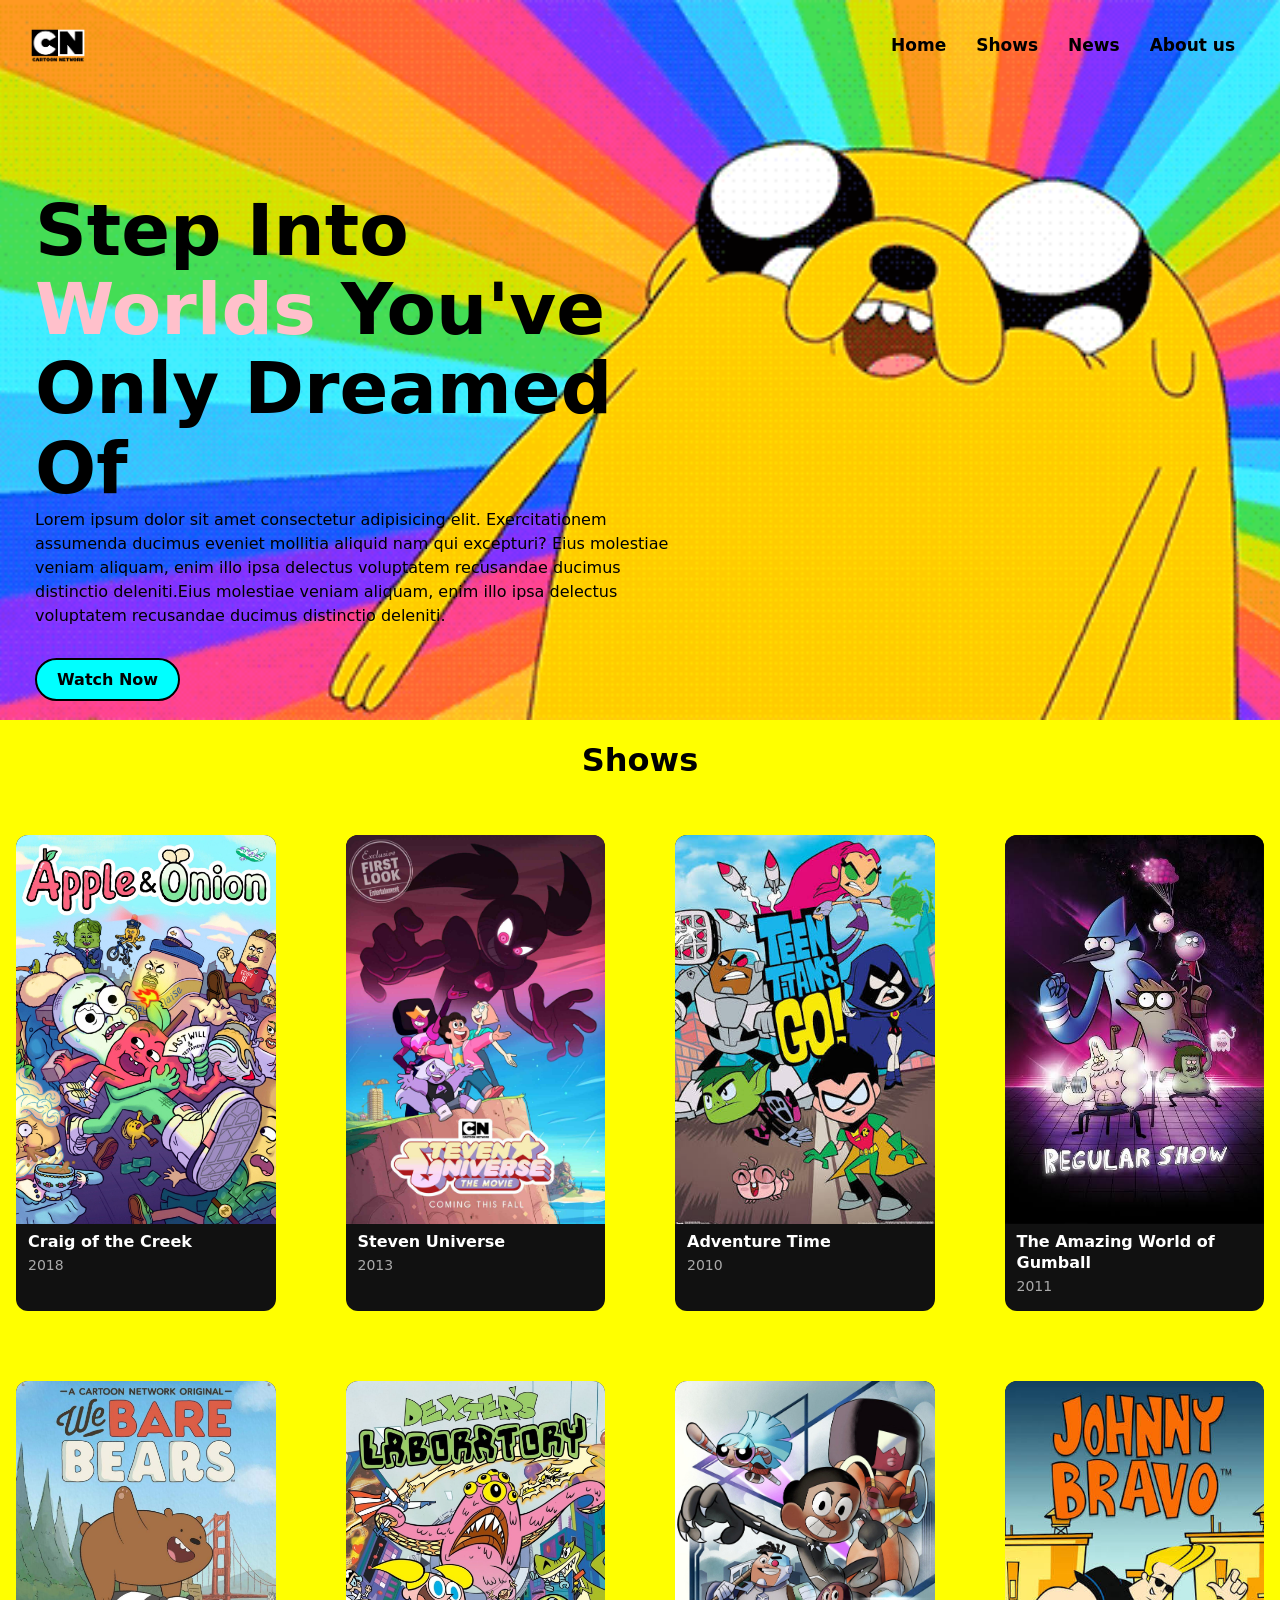
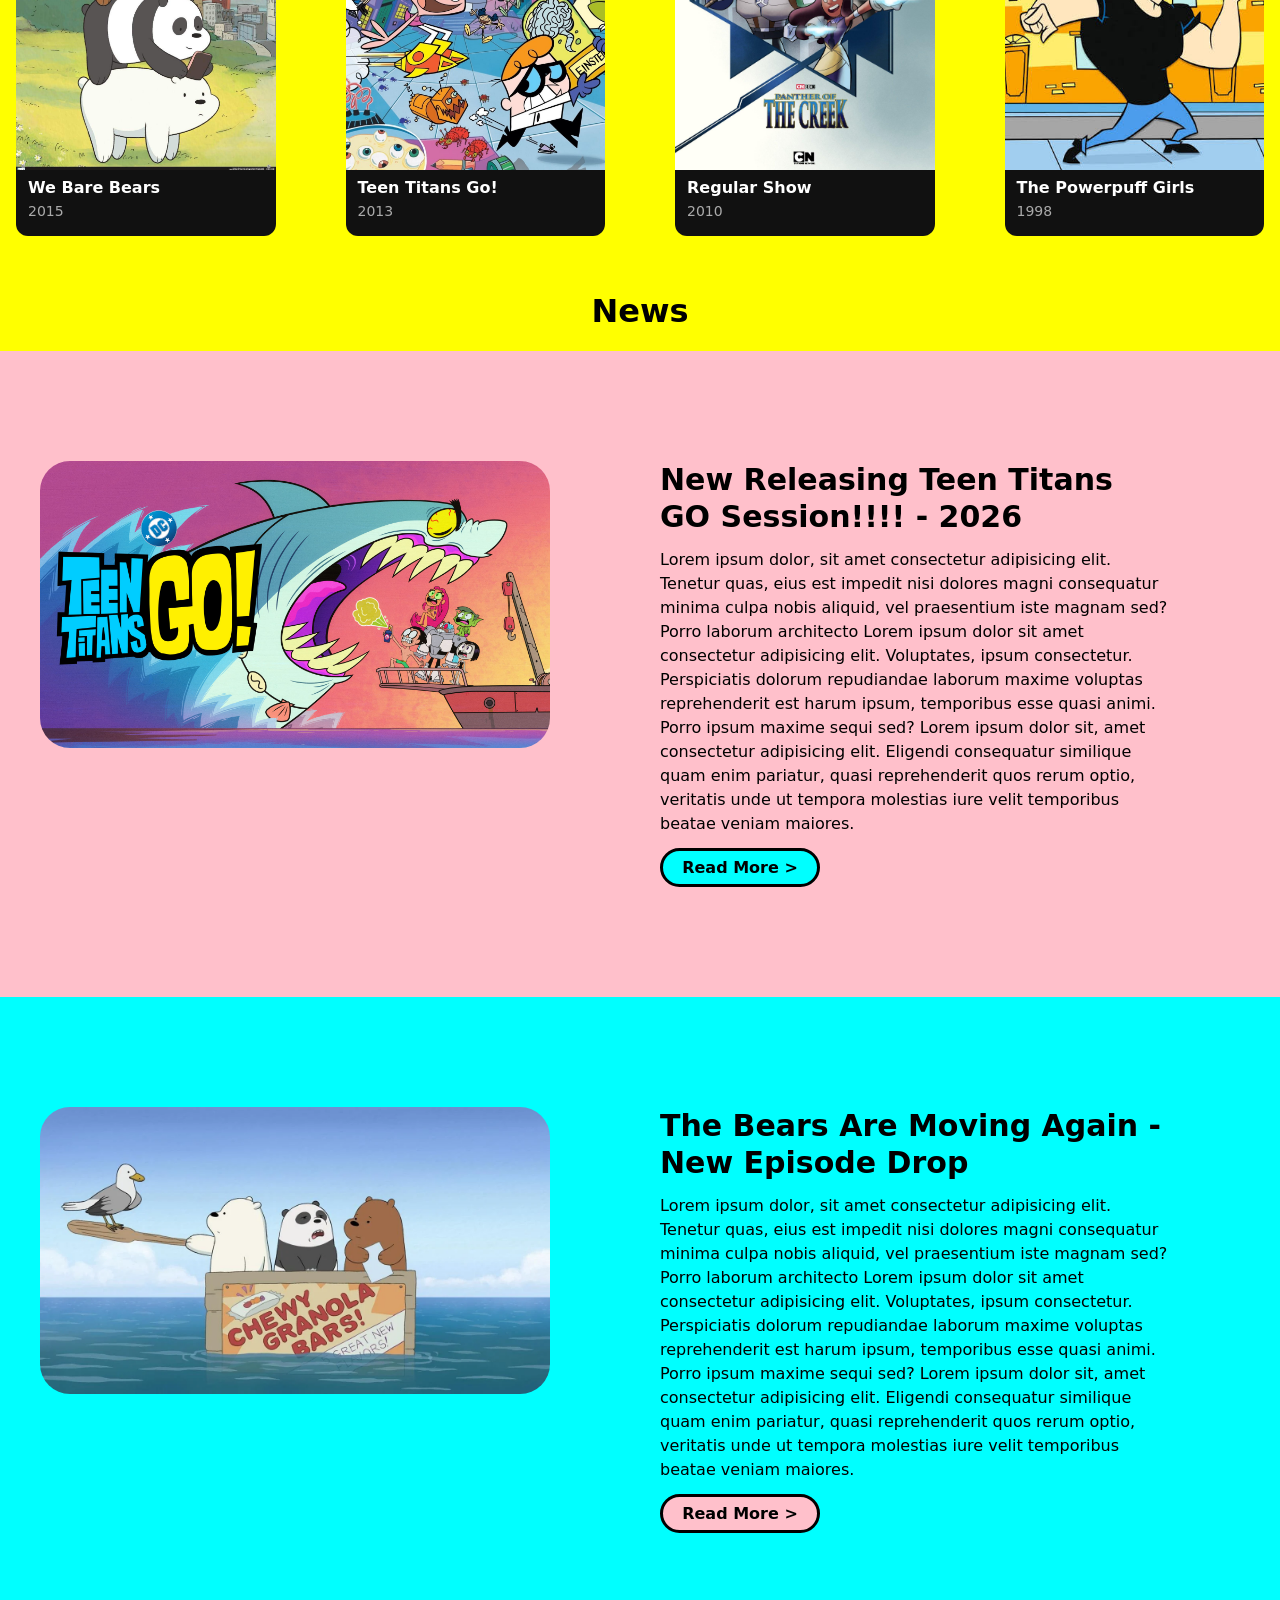
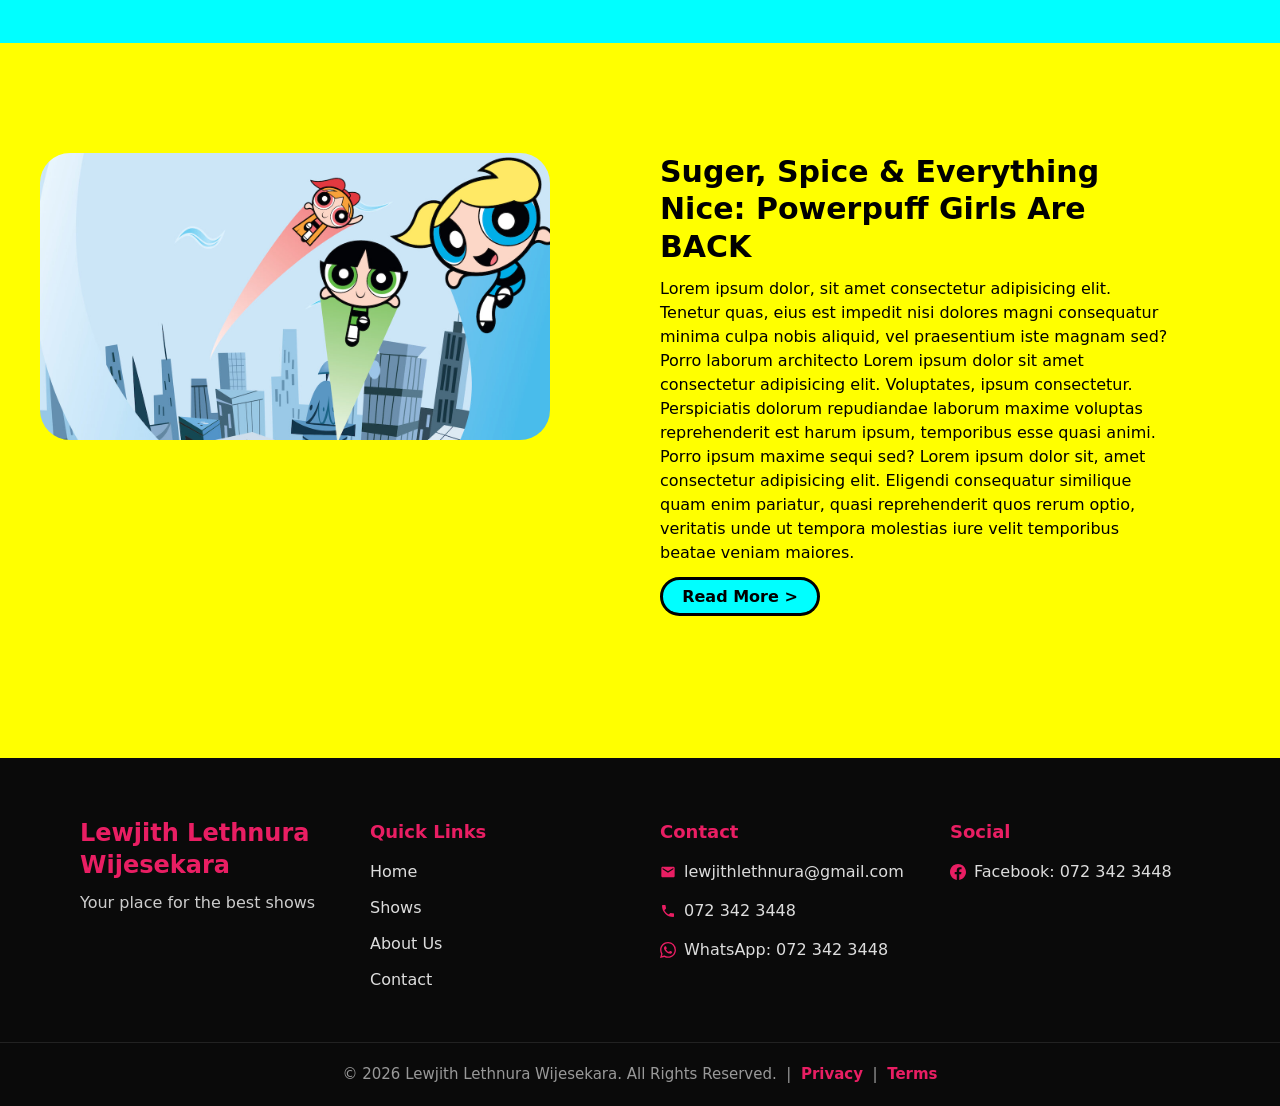
==== index.html @ 59909e74 "first upload" ====
<!DOCTYPE html>
<html lang="en">
<head>
    <meta charset="UTF-8">
    <meta name="viewport" content="width=device-width, initial-scale=1.0">
    <title>CartoonNetwork</title>
    <link rel="stylesheet" href="style.css">
</head>
<body>

    <!-- ================= HERO + NAVIGATION ================= -->
    <section id="herosection">
        <nav id="navbar">
            <div id="logo">
                <img src="pngwing.com.png" alt="cartoonnetworklogo">
            </div>
            <div class="pages">
                <ul>
                    <li><a href="#Home">Home</a></li>
                    <li><a href="#Shows">Shows</a></li>
                    <li><a href="#News">News</a></li>
                    <li><a href="#About-us">About us</a></li>
                </ul>
            </div>
        </nav>

        <div id="hero-section">
            <h1 id="herosectionheading">Step Into <span id="pink">Worlds</span> You've Only Dreamed Of</h1>
            <p id="headingp">Lorem ipsum dolor sit amet consectetur adipisicing elit. Exercitationem assumenda ducimus eveniet mollitia aliquid nam qui excepturi? Eius molestiae veniam aliquam, enim illo ipsa delectus voluptatem recusandae ducimus distinctio deleniti.Eius molestiae veniam aliquam, enim illo ipsa delectus voluptatem recusandae ducimus distinctio deleniti.</p>
            <button id="herobutton"><a href="#Shows">Watch Now</a></button>
        </div>
    </section>

    <!-- ================= SHOWS ================= -->
    <section id="ShowsSection">
        <h1 class="section-heading">Shows</h1>

        <!-- Responsive grid: 4 posters per row on desktop,
             3 on tablet/mobile, 2 on phones <= 390px.
             Each card = poster <img> + Name/Year info below. -->
        <div id="showgrid">
            <article class="showcard">
                <a class="poster-link" href="https://www.imdb.com/title/tt8019790/" aria-label="Watch Craig of the Creek">
                    <img class="poster-img" src="dtCfVYJUJrHnQzrO426hZbYHhXK.webp" alt="Craig of the Creek poster">
                </a>
                <div class="show-info">
                    <h3 class="show-name">Craig of the Creek</h3>
                    <p class="show-year">2018</p>
                </div>
            </article>

            <article class="showcard">
                <a class="poster-link" href="#Shows" aria-label="Watch Steven Universe">
                    <img class="poster-img" src="steven-universe-2000-e48852e42fb34845a1d47c77725b6877.jpg" alt="Steven Universe poster">
                </a>
                <div class="show-info">
                    <h3 class="show-name">Steven Universe</h3>
                    <p class="show-year">2013</p>
                </div>
            </article>

            <article class="showcard">
                <a class="poster-link" href="#Shows" aria-label="Watch Adventure Time">
                    <img class="poster-img" src="images.jfif" alt="Adventure Time poster">
                </a>
                <div class="show-info">
                    <h3 class="show-name">Adventure Time</h3>
                    <p class="show-year">2010</p>
                </div>
            </article>

            <article class="showcard">
                <a class="poster-link" href="#Shows" aria-label="Watch The Amazing World of Gumball">
                    <img class="poster-img" src="images%20%281%29.jfif" alt="The Amazing World of Gumball poster">
                </a>
                <div class="show-info">
                    <h3 class="show-name">The Amazing World of Gumball</h3>
                    <p class="show-year">2011</p>
                </div>
            </article>

            <article class="showcard">
                <a class="poster-link" href="#Shows" aria-label="Watch We Bare Bears">
                    <img class="poster-img" src="71I0Tw4rOsL.jpg" alt="We Bare Bears poster">
                </a>
                <div class="show-info">
                    <h3 class="show-name">We Bare Bears</h3>
                    <p class="show-year">2015</p>
                </div>
            </article>

            <article class="showcard">
                <a class="poster-link" href="#Shows" aria-label="Watch Teen Titans Go!">
                    <img class="poster-img" src="67.jfif" alt="Teen Titans Go! poster">
                </a>
                <div class="show-info">
                    <h3 class="show-name">Teen Titans Go!</h3>
                    <p class="show-year">2013</p>
                </div>
            </article>

            <article class="showcard">
                <a class="poster-link" href="#Shows" aria-label="Watch Regular Show">
                    <img class="poster-img" src="MV5BNjJiNGYxNzgtMjMwNi00ZGNmLWJiOWItMmEzZWEyZGQ4M2Q2XkEyXkFqcGc@._V1_.jpg" alt="Regular Show poster">
                </a>
                <div class="show-info">
                    <h3 class="show-name">Regular Show</h3>
                    <p class="show-year">2010</p>
                </div>
            </article>

            <article class="showcard">
                <a class="poster-link" href="#Shows" aria-label="Watch The Powerpuff Girls">
                    <img class="poster-img" src="images%20%283%29.jfif" alt="The Powerpuff Girls poster">
                </a>
                <div class="show-info">
                    <h3 class="show-name">The Powerpuff Girls</h3>
                    <p class="show-year">1998</p>
                </div>
            </article>
        </div>
    </section>

    <!-- ================= NEWS ================= -->
    <section id="NewSection">
        <h1 class="section-heading">News</h1>

        <div class="newscard1">
            <div class="img-box"><img class="newsimg1" src="9c19e69c-7636-46ba-8420-63ed0086d058.avif" alt="teentitansgonewsimg"></div>
            <div class="text-box1">
                <h3 class="cardhadding">New Releasing Teen Titans GO Session!!!! - 2026</h3>
                <p>Lorem ipsum dolor, sit amet consectetur adipisicing elit. Tenetur quas, eius est impedit nisi dolores magni consequatur minima culpa nobis aliquid, vel praesentium iste magnam sed? Porro laborum architecto Lorem ipsum dolor sit amet consectetur adipisicing elit. Voluptates, ipsum consectetur. Perspiciatis dolorum repudiandae laborum maxime voluptas reprehenderit est harum ipsum, temporibus esse quasi animi. Porro ipsum maxime sequi sed? Lorem ipsum dolor sit, amet consectetur adipisicing elit. Eligendi consequatur similique quam enim pariatur, quasi reprehenderit quos rerum optio, veritatis unde ut tempora molestias iure velit temporibus beatae veniam maiores.</p>
                <button class="newsbutton1"><a href="#read">Read More <span>></span></a></button>
            </div>
        </div>

        <div class="newscard2">
            <div class="img-box"><img class="newsimg1" src="1030460-webarebearsseason2episode37still.webp" alt="webearbearnewsimg"></div>
            <div class="text-box2">
                <h3 class="cardhadding">The Bears Are Moving Again - New Episode Drop</h3>
                <p>Lorem ipsum dolor, sit amet consectetur adipisicing elit. Tenetur quas, eius est impedit nisi dolores magni consequatur minima culpa nobis aliquid, vel praesentium iste magnam sed? Porro laborum architecto Lorem ipsum dolor sit amet consectetur adipisicing elit. Voluptates, ipsum consectetur. Perspiciatis dolorum repudiandae laborum maxime voluptas reprehenderit est harum ipsum, temporibus esse quasi animi. Porro ipsum maxime sequi sed? Lorem ipsum dolor sit, amet consectetur adipisicing elit. Eligendi consequatur similique quam enim pariatur, quasi reprehenderit quos rerum optio, veritatis unde ut tempora molestias iure velit temporibus beatae veniam maiores.</p>
                <button class="newsbutton2"><a href="#read">Read More <span>></span></a></button>
            </div>
        </div>

        <div class="newscard3">
            <div class="img-box"><img class="newsimg1" src="AAAABep9ReF3qE7I0Cqd7pqB9vZMojRO_XHrjJC0-2RszHL0ebWUVpNnP5Jugxp_622XZYiu024L4qpg5xRW4fmzV0qYrPVL0PC1oXKb.jpg" alt="3powerfullgirlsnews"></div>
            <div class="text-box3">
                <h3 class="cardhadding">Suger, Spice & Everything Nice: Powerpuff Girls Are BACK</h3>
                <p>Lorem ipsum dolor, sit amet consectetur adipisicing elit. Tenetur quas, eius est impedit nisi dolores magni consequatur minima culpa nobis aliquid, vel praesentium iste magnam sed? Porro laborum architecto Lorem ipsum dolor sit amet consectetur adipisicing elit. Voluptates, ipsum consectetur. Perspiciatis dolorum repudiandae laborum maxime voluptas reprehenderit est harum ipsum, temporibus esse quasi animi. Porro ipsum maxime sequi sed? Lorem ipsum dolor sit, amet consectetur adipisicing elit. Eligendi consequatur similique quam enim pariatur, quasi reprehenderit quos rerum optio, veritatis unde ut tempora molestias iure velit temporibus beatae veniam maiores.</p>
                <button class="newsbutton3"><a href="#read">Read More <span>></span></a></button>
            </div>
        </div>
    </section>

    <!-- ================= FOOTER ================= -->
    <footer id="site-footer">
        <div class="footer-container">

            <!-- Column 1: About -->
            <div class="footer-col footer-about">
                <h3 class="footer-brand">Lewjith Lethnura Wijesekara</h3>
                <p class="footer-tagline">Your place for the best shows</p>
            </div>

            <!-- Column 2: Quick Links -->
            <div class="footer-col footer-links">
                <h4 class="footer-heading">Quick Links</h4>
                <ul>
                    <li><a href="#Home">Home</a></li>
                    <li><a href="#Shows">Shows</a></li>
                    <li><a href="#About-us">About Us</a></li>
                    <li><a href="#Contact">Contact</a></li>
                </ul>
            </div>

            <!-- Column 3: Contact -->
            <div class="footer-col footer-contact">
                <h4 class="footer-heading">Contact</h4>
                <ul>
                    <li>
                        <a href="mailto:lewjithlethnura@gmail.com">
                            <svg width="16" height="16" viewBox="0 0 24 24" fill="currentColor" aria-hidden="true"><path d="M20 4H4c-1.1 0-1.99.9-1.99 2L2 18c0 1.1.9 2 2 2h16c1.1 0 2-.9 2-2V6c0-1.1-.9-2-2-2zm0 4l-8 5-8-5V6l8 5 8-5v2z"/></svg>
                            lewjithlethnura@gmail.com
                        </a>
                    </li>
                    <li>
                        <a href="tel:+94723423448">
                            <svg width="16" height="16" viewBox="0 0 24 24" fill="currentColor" aria-hidden="true"><path d="M6.62 10.79c1.44 2.83 3.76 5.14 6.59 6.59l2.2-2.2c.27-.27.67-.36 1.02-.24 1.12.37 2.33.57 3.57.57.55 0 1 .45 1 1V20c0 .55-.45 1-1 1-9.39 0-17-7.61-17-17 0-.55.45-1 1-1h3.5c.55 0 1 .45 1 1 0 1.25.2 2.45.57 3.57.11.35.03.74-.25 1.02l-2.2 2.2z"/></svg>
                            072 342 3448
                        </a>
                    </li>
                    <li>
                        <a href="https://wa.me/94723423448" target="_blank" rel="noopener">
                            <svg width="16" height="16" viewBox="0 0 24 24" fill="currentColor" aria-hidden="true"><path d="M17.472 14.382c-.297-.149-1.758-.867-2.03-.967-.273-.099-.471-.148-.67.15-.197.297-.767.966-.94 1.164-.173.199-.347.223-.644.075-.297-.15-1.255-.463-2.39-1.475-.883-.788-1.48-1.761-1.653-2.059-.173-.297-.018-.458.13-.606.134-.133.298-.347.446-.52.149-.174.198-.298.298-.497.099-.198.05-.371-.025-.52-.075-.149-.669-1.612-.916-2.207-.242-.579-.487-.5-.669-.51-.173-.008-.371-.01-.57-.01-.198 0-.52.074-.792.372-.272.297-1.04 1.016-1.04 2.479 0 1.462 1.065 2.875 1.213 3.074.149.198 2.096 3.2 5.077 4.487.709.306 1.262.489 1.694.625.712.227 1.36.195 1.871.118.571-.085 1.758-.719 2.006-1.413.248-.694.248-1.289.173-1.413-.074-.124-.272-.198-.57-.347m-5.421 7.403h-.004a9.87 9.87 0 01-5.031-1.378l-.361-.214-3.741.982.998-3.648-.235-.374a9.86 9.86 0 01-1.51-5.26c.001-5.45 4.436-9.884 9.888-9.884 2.64 0 5.122 1.03 6.988 2.898a9.825 9.825 0 012.893 6.994c-.003 5.45-4.437 9.884-9.885 9.884m8.413-18.297A11.815 11.815 0 0012.05 0C5.495 0 .16 5.335.157 11.892c0 2.096.547 4.142 1.588 5.945L.057 24l6.305-1.654a11.882 11.882 0 005.683 1.448h.005c6.554 0 11.89-5.335 11.893-11.893a11.821 11.821 0 00-3.48-8.413z"/></svg>
                            WhatsApp: 072 342 3448
                        </a>
                    </li>
                </ul>
            </div>

            <!-- Column 4: Social -->
            <div class="footer-col footer-social">
                <h4 class="footer-heading">Social</h4>
                <ul>
                    <li>
                        <a href="https://www.facebook.com" target="_blank" rel="noopener">
                            <svg width="16" height="16" viewBox="0 0 24 24" fill="currentColor" aria-hidden="true"><path d="M24 12.073c0-6.627-5.373-12-12-12s-12 5.373-12 12c0 5.99 4.388 10.954 10.125 11.854v-8.385H7.078v-3.47h3.047V9.43c0-3.007 1.792-4.669 4.533-4.669 1.312 0 2.686.235 2.686.235v2.953H15.83c-1.491 0-1.956.925-1.956 1.874v2.25h3.328l-.532 3.47h-2.796v8.385C19.612 23.027 24 18.062 24 12.073z"/></svg>
                            Facebook: 072 342 3448
                        </a>
                    </li>
                </ul>
            </div>

        </div>

        <!-- Bottom bar -->
        <div class="footer-bottom">
            <p>&copy; 2026 Lewjith Lethnura Wijesekara. All Rights Reserved. &nbsp;|&nbsp; <a href="#privacy">Privacy</a> &nbsp;|&nbsp; <a href="#terms">Terms</a></p>
        </div>
    </footer>

</body>
</html>
---- style.css ----
/* ============================================================
   CARTOON NETWORK — RESPONSIVE STYLESHEET
   Strategy: desktop-exact base (>992px untouched), then
   progressive refinement at 991px / 768px / 600px / 390px.
   ============================================================ */

/* ---------- 1. RESET & GLOBAL BEST PRACTICES ---------- */
*,
*::before,
*::after {
    box-sizing: border-box; /* padding/border no longer inflate widths -> kills overflow */
    margin: 0;
    padding: 0;
}

html {
    scroll-behavior: smooth;
}

/* Belt-and-braces against horizontal scroll on ANY screen size */
html,
body {
    overflow-x: hidden;
    max-width: 100%;
}

body {
    font-family: system-ui, -apple-system, BlinkMacSystemFont, 'Segoe UI', Roboto, Oxygen, Ubuntu, Cantarell, 'Open Sans', 'Helvetica Neue', sans-serif;
    background-color: yellow;
    font-size: 100%; /* 16px root — all rem sizes scale from here */
    line-height: 1.5;
}

/* Images can never push their container wider than the viewport */
img {
    max-width: 100%;
    height: auto;
    display: block;
}

h1, h2, h3, h4, p {
    cursor: default;
    overflow-wrap: break-word; /* long words wrap instead of overflowing */
}

a {
    text-decoration: none;
    font-weight: 700;
    color: black;
}

a:hover {
    color: rgb(29, 29, 163);
}

ul {
    list-style: none;
}

/* ---------- 2. NAVBAR (desktop look preserved) ---------- */
#herosection {
    background-color: yellow;
    min-height: 80vh; /* min-height instead of fixed height: grows on mobile instead of clipping */
    background-image: url(giphy.gif);
    background-size: cover;
    background-repeat: no-repeat;
    background-position: center;
}

#navbar {
    display: flex;
    justify-content: space-between;
    align-items: center;
    flex-wrap: nowrap;          /* logo + links always share ONE row */
    gap: 0.5rem;
    padding: 0.5rem 1.875rem 0.5rem 0.5rem;
}

#logo img {
    width: 6.25rem;   /* 100px — same as the old width="100px" attribute */
    height: auto;
    max-width: 30vw;  /* safety net: logo can never crowd out the menu */
}

.pages {
    min-width: 0;     /* allows the menu to shrink instead of overflowing */
}

.pages ul {
    display: flex;
    flex-wrap: nowrap;          /* nav items NEVER drop to a second line */
    align-items: center;
}

.pages li {
    white-space: nowrap;        /* "About us" stays on one line */
    font-size: 1.0625rem;       /* 17px — original value */
}

.pages a {
    display: inline-block;
    margin: 0.9375rem;          /* 15px — original value */
}

/* ---------- 3. HERO TEXT ---------- */
#hero-section {
    width: 50%;
    max-width: 100%;
    margin: 6.25rem 2.1875rem 2.1875rem; /* 100px top — original */
    cursor: default;
}

#herosectionheading {
    font-size: 4.5rem; /* 72px — original desktop size, untouched */
    line-height: 1.1;
    color: black;
}

#pink {
    color: pink;
    display: inline-block;
    transition: 0.3s ease; /* fixed: was "0.3 ease" (invalid) */
}

#pink:hover {
    color: aqua;
    transform: translateY(-0.625rem);
    box-shadow: 0 20px 30px rgba(0, 0, 0, 0.2); /* fixed: was "o 20px..." (typo) */
}

#headingp {
    color: rgb(0, 0, 0);
    font-size: 1rem;
}

#headingp:hover {
    color: rgb(173, 0, 0);
}

#herobutton {
    padding: 0.625rem 1.25rem;
    margin-top: 1.875rem;
    border-radius: 50px;
    border: 2px solid black;
    background-color: aqua;
    font-family: inherit;
    font-size: 1rem;
    cursor: pointer;
    transition: 0.3s ease;
}

#herobutton a {
    margin: 0; /* global link margin no longer inflates the button */
}

#herobutton:hover {
    transform: translateY(-0.625rem);
    box-shadow: 0 20px 30px rgba(0, 0, 0, 0.2);
    background-color: pink;
}

/* ---------- 4. SECTION HEADINGS ---------- */
.section-heading {
    text-align: center;
    font-size: 2rem; /* default h1 size — same as before */
    transition: 0.3s ease;
    cursor: default;
    padding: 1rem 0.5rem;
}

.section-heading:hover {
    color: aqua;
    transform: translateY(-0.625rem); /* fixed: was translateY(-10) (invalid) */
}

/* ---------- 5. SHOWS GRID ----------
   One CSS Grid holds all 8 cards.
   Desktop (>992px): 4 x 280px poster tracks, centered — pixel-identical
   to the original layout. Cards use aspect-ratio 2/3 (= 280 x 420),
   so they scale perfectly at every breakpoint below. */
#showgrid {
    display: grid;
    grid-template-columns: repeat(4, minmax(0, 17.5rem)); /* 4 x 280px on desktop */
    justify-content: center;
    gap: 4.375rem;                    /* 70px desktop spacing */
    padding: 2.1875rem 1rem;
}

/* Card = dark panel holding poster + Name/Year info */
.showcard {
    width: 100%;
    max-width: 17.5rem;               /* caps at 280px on desktop tracks */
    background-color: #111111;        /* dark backing so the WHITE title is readable */
    border-radius: 12px;
    overflow: hidden;
    transition: 0.4s ease;
}

.showcard:hover {
    transform: translateY(-0.625rem);
    box-shadow: 0 5px 15px rgba(0, 0, 0, 0.35);
}

.poster-link {
    display: block;
    margin: 0;                        /* neutralize global link margin */
    line-height: 0;                   /* removes inline-image gap under poster */
}

.poster-img {
    display: block;
    width: 100%;                      /* fills card width, never overflows */
    height: auto;
    aspect-ratio: 2 / 3;              /* exact poster proportions (280x420 desktop) */
    object-fit: cover;                /* crops instead of stretching */
}

/* --- Name & Year under each poster --- */
.show-info {
    margin-top: 8px;
    padding: 0 12px 14px;
}

.show-name {
    color: #ffffff;                   /* white — as requested */
    font-weight: 700;                 /* bold */
    font-size: 1rem;                  /* 16px */
    line-height: 1.3;
}

.show-year {
    color: #aaaaaa;                   /* gray #aaa */
    font-size: 0.875rem;              /* 14px */
    margin-top: 2px;
}

/* ---------- 6. NEWS CARDS ---------- */
.newscard1,
.newscard2,
.newscard3 {
    display: flex;
    align-items: stretch;
    gap: 2.5rem;                      /* 40px — original */
    padding: 2.5rem;                  /* 40px — original */
}

.newscard1 { background-color: pink; }
.newscard2 { background-color: aqua; }
.newscard3 { background-color: yellow; }

.img-box {
    flex: 1;
    min-width: 0;                     /* flex item may shrink below content size */
}

.newsimg1 {
    width: 100%;
    height: auto;
    margin-top: 4.375rem;             /* 70px — original desktop offset */
    border-radius: 1.875rem;
    object-fit: cover;
    cursor: pointer;
    transition: 0.4s ease;
}

.newsimg1:hover {
    transform: translateY(-0.625rem);
    box-shadow: 0 5px 7px rgba(0, 0, 0, 0.486);
}

.text-box1,
.text-box2,
.text-box3 {
    flex: 1;
    min-width: 0;
    margin: 2.5rem;                   /* 40px — original */
    padding: 1.875rem;                /* 30px — original */
    display: flex;
    flex-direction: column;
    justify-content: center;
    gap: 0.75rem;
}

.text-box1 { background-color: pink; }
.text-box2 { background-color: aqua; }
.text-box3 { background-color: yellow; }

.cardhadding {
    font-size: 1.875rem;              /* 30px — original */
    font-weight: 600;
    line-height: 1.25;
}

.newsbutton1,
.newsbutton2,
.newsbutton3 {
    padding: 0.4375rem;
    width: 10rem;                     /* 160px — original */
    max-width: 100%;                  /* shrinks on tiny screens instead of overflowing */
    border: 3px solid black;
    border-radius: 70px;
    font-family: inherit;
    font-size: 1rem;
    cursor: pointer;
    transition: 0.3s ease;
}

.newsbutton1 { background-color: aqua; }
.newsbutton2 { background-color: pink; }
.newsbutton3 { background-color: aqua; }

.newsbutton1:hover,
.newsbutton2:hover,
.newsbutton3:hover {
    transform: translateY(-0.625rem);
    box-shadow: 0 5px 7px rgba(0, 0, 0, 0.295);
    background-color: yellow;
}

.newsbutton1:hover,
.newsbutton3:hover {
    background-color: yellow;
}

.newsbutton3:hover {
    background-color: pink;
}

/* ---------- 7. FOOTER ----------
   Dark #0a0a0a background, PINK (#E91E63) accent for headings,
   icons and link hovers. 4 columns on desktop > 992px. */
#site-footer {
    background-color: #0a0a0a;
    color: #ffffff;
    padding: 60px 0 0;                /* 60px top/bottom rhythm on desktop */
    margin-top: 2rem;
}

.footer-container {
    display: grid;
    grid-template-columns: repeat(4, 1fr); /* 4 columns on desktop */
    gap: 40px;
    max-width: 1200px;
    margin: 0 auto;
    padding: 0 40px;
}

.footer-brand {
    color: #E91E63;                   /* pink accent brand name */
    font-size: 1.5rem;
    font-weight: 700;
    margin-bottom: 10px;
    line-height: 1.3;
}

.footer-tagline {
    color: #cccccc;
    font-size: 1rem;
}

.footer-heading {
    color: #E91E63;                   /* pink column headings */
    font-size: 1.125rem;
    font-weight: 700;
    margin-bottom: 15px;
}

.footer-col ul {
    display: flex;
    flex-direction: column;
    gap: 12px;
}

.footer-col ul a {
    color: #dddddd;
    font-weight: 500;
    margin: 0;                        /* override global link margin */
    display: inline-flex;
    align-items: center;
    gap: 8px;
    transition: color 0.3s ease;
}

.footer-col ul a:hover {
    color: #E91E63;                   /* pink hover */
}

.footer-col svg {
    flex-shrink: 0;
    fill: #E91E63;                    /* icons in accent pink */
}

.footer-bottom {
    margin-top: 50px;
    border-top: 1px solid #222222;
    padding: 20px 40px;
    text-align: center;
}

.footer-bottom p {
    color: #999999;
    font-size: 0.9375rem;
}

.footer-bottom a {
    color: #E91E63;
    margin: 0;
}

.footer-bottom a:hover {
    color: #ff5c95;
}

/* ============================================================
   MEDIA QUERIES (max-width, evaluated top-down)
   ============================================================ */

/* ---------- TABLET: shows grid 3-up ---------- */
@media (max-width: 991px) {
    #showgrid {
        grid-template-columns: repeat(3, minmax(0, 1fr)); /* 3 cards per row */
        gap: 10px;
        padding: 1.5rem 1rem;
    }

    #herosectionheading {
        font-size: clamp(2.25rem, 7.5vw, 3.5rem); /* fluid: scales 36px -> 56px */
    }

    /* Footer: 2 columns on tablets */
    .footer-container {
        grid-template-columns: repeat(2, 1fr);
        gap: 30px;
    }
}

/* ---------- SMALL TABLET / LARGE PHONE: stack news cards ---------- */
@media (max-width: 768px) {
    .newscard1,
    .newscard2,
    .newscard3 {
        flex-direction: column; /* image above text — natural reading order */
        gap: 1.25rem;
        padding: 1.5rem;
    }

    .text-box1,
    .text-box2,
    .text-box3 {
        margin: 0;
        padding: 1.25rem;
    }

    .newsimg1 {
        margin-top: 0; /* desktop-only offset removed when stacked */
    }
}

/* ---------- MOBILE (max-width: 600px) ---------- */
@media (max-width: 600px) {

    /* Navigation: tighter but ALWAYS one line */
    #navbar {
        padding: 0.5rem 0.75rem;
    }

    #logo img {
        width: 4rem;
    }

    .pages li {
        font-size: 0.875rem; /* 14px */
    }

    .pages a {
        margin: 0.4rem;
    }

    /* Hero text scales down properly */
    #hero-section {
        width: auto;
        max-width: 100%;
        margin: 3rem 1.25rem 2rem;
    }

    #herosectionheading {
        font-size: 2.25rem; /* 36px */
    }

    #headingp {
        font-size: 0.9375rem;
    }

    #herobutton {
        font-size: 0.875rem;
        padding: 0.5rem 1rem;
    }

    /* Section headings */
    .section-heading {
        font-size: 1.5rem;
    }

    /* Shows: THE IMPORTANT ONE — 3 cards per row on mobile.
       The last row (2 leftover cards) keeps its own columns and
       leaves the 3rd slot empty instead of stretching full width. */
    #showgrid {
        grid-template-columns: repeat(3, minmax(0, 1fr));
        gap: 10px;
        padding: 10px;
    }

    /* News typography */
    .cardhadding {
        font-size: 1.375rem;
    }

    /* Footer: 1 column on mobile, tighter padding */
    #site-footer {
        padding: 40px 0 0;            /* 40px top/bottom on mobile */
    }

    .footer-container {
        grid-template-columns: 1fr;
        gap: 28px;
        padding: 0 20px;
    }

    .footer-brand {
        font-size: 1.25rem;
    }

    .footer-bottom {
        margin-top: 35px;
        padding: 16px 20px;
    }

    .footer-bottom p {
        font-size: 0.875rem;
    }
}

/* ---------- iPHONE 12 PRO & SMALL PHONES (max-width: 390px) ---------- */
@media (max-width: 390px) {

    /* Nav: smallest sizes that still fit on ONE line */
    #logo img {
        width: 3.25rem;
    }

    .pages li {
        font-size: 0.8125rem; /* 13px */
    }

    .pages a {
        margin: 0.2rem;
    }

    /* Hero */
    #herosectionheading {
        font-size: 2rem;
    }

    #headingp {
        font-size: 0.9375rem;
    }

    /* Sections */
    .section-heading {
        font-size: 1.375rem;
    }

    /* Shows: 2 cards per row on iPhone 12 Pro & smaller */
    #showgrid {
        grid-template-columns: repeat(2, minmax(0, 1fr));
        gap: 10px;
        padding: 10px 8px;
    }

    /* News */
    .newscard1,
    .newscard2,
    .newscard3 {
        padding: 1rem;
    }

    .cardhadding {
        font-size: 1.25rem;
    }

    .newsbutton1,
    .newsbutton2,
    .newsbutton3 {
        width: 100%; /* full-width tap targets on small phones */
    }
}
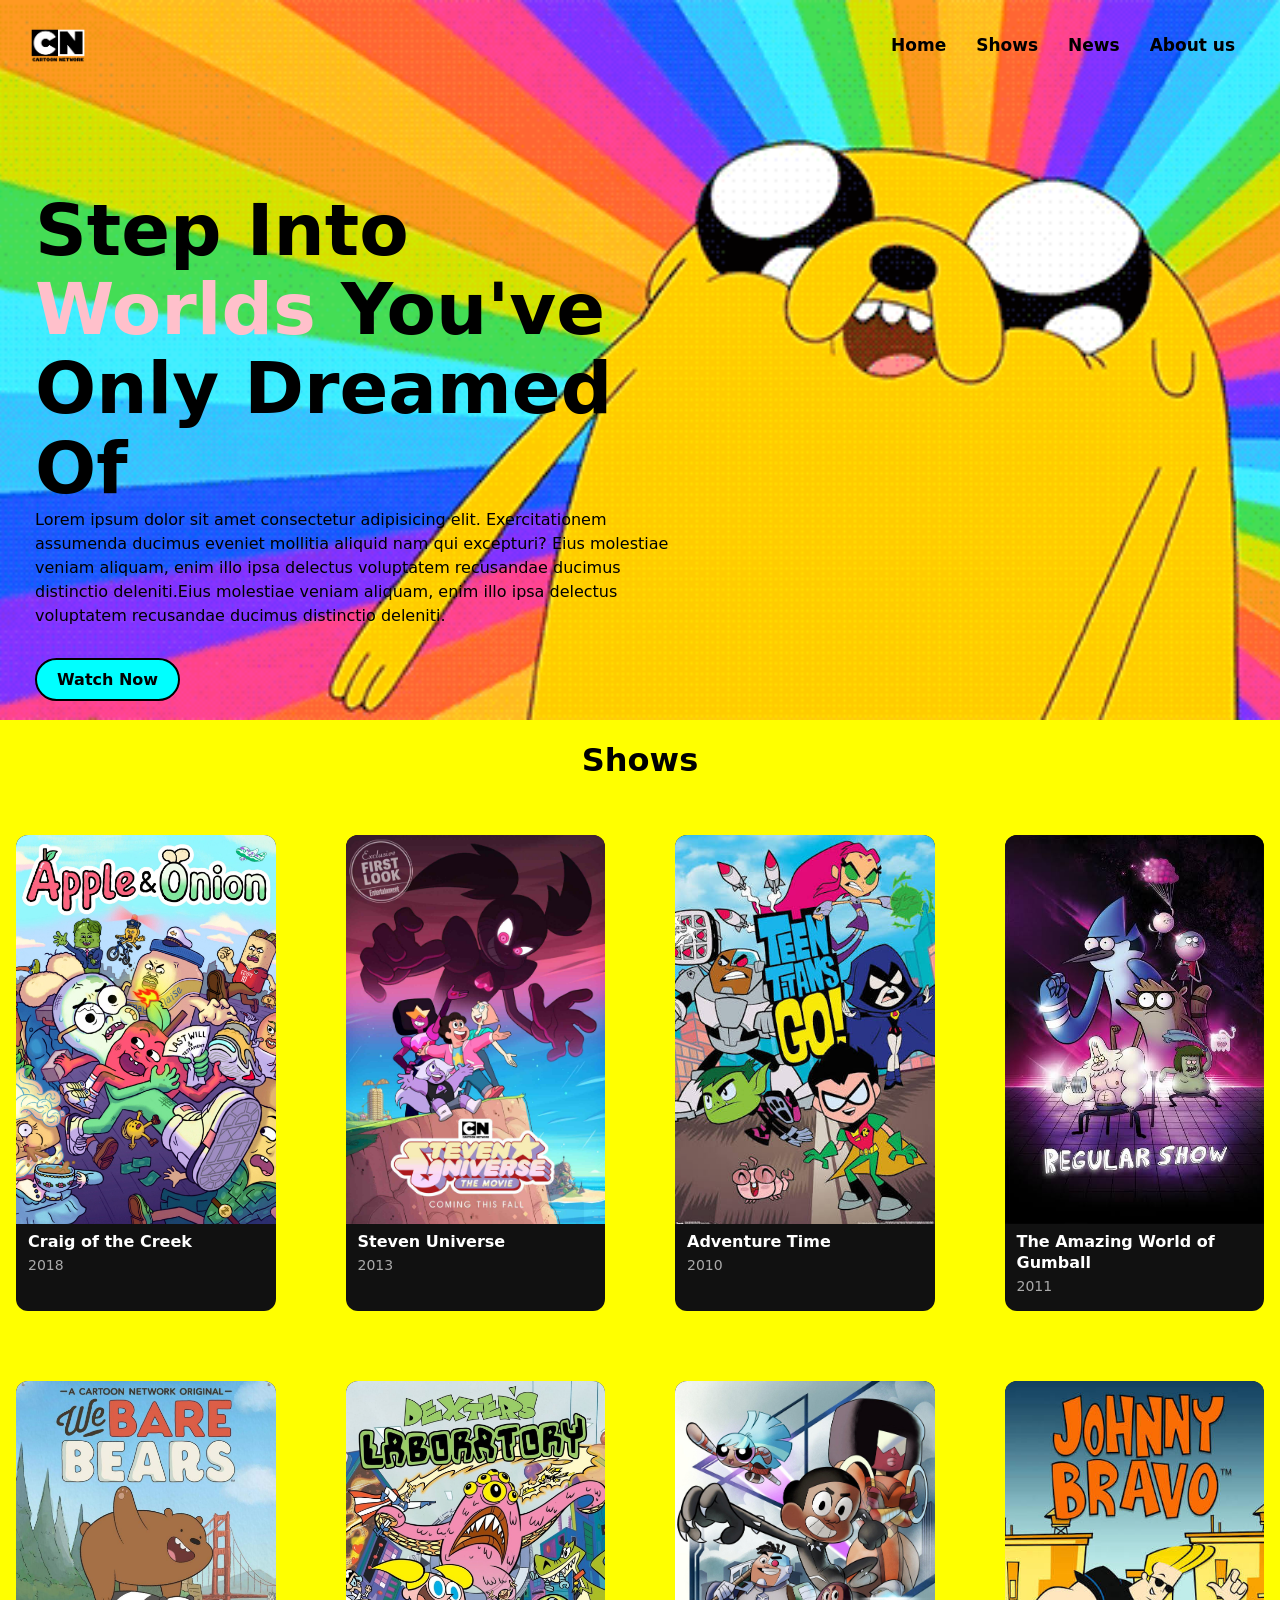
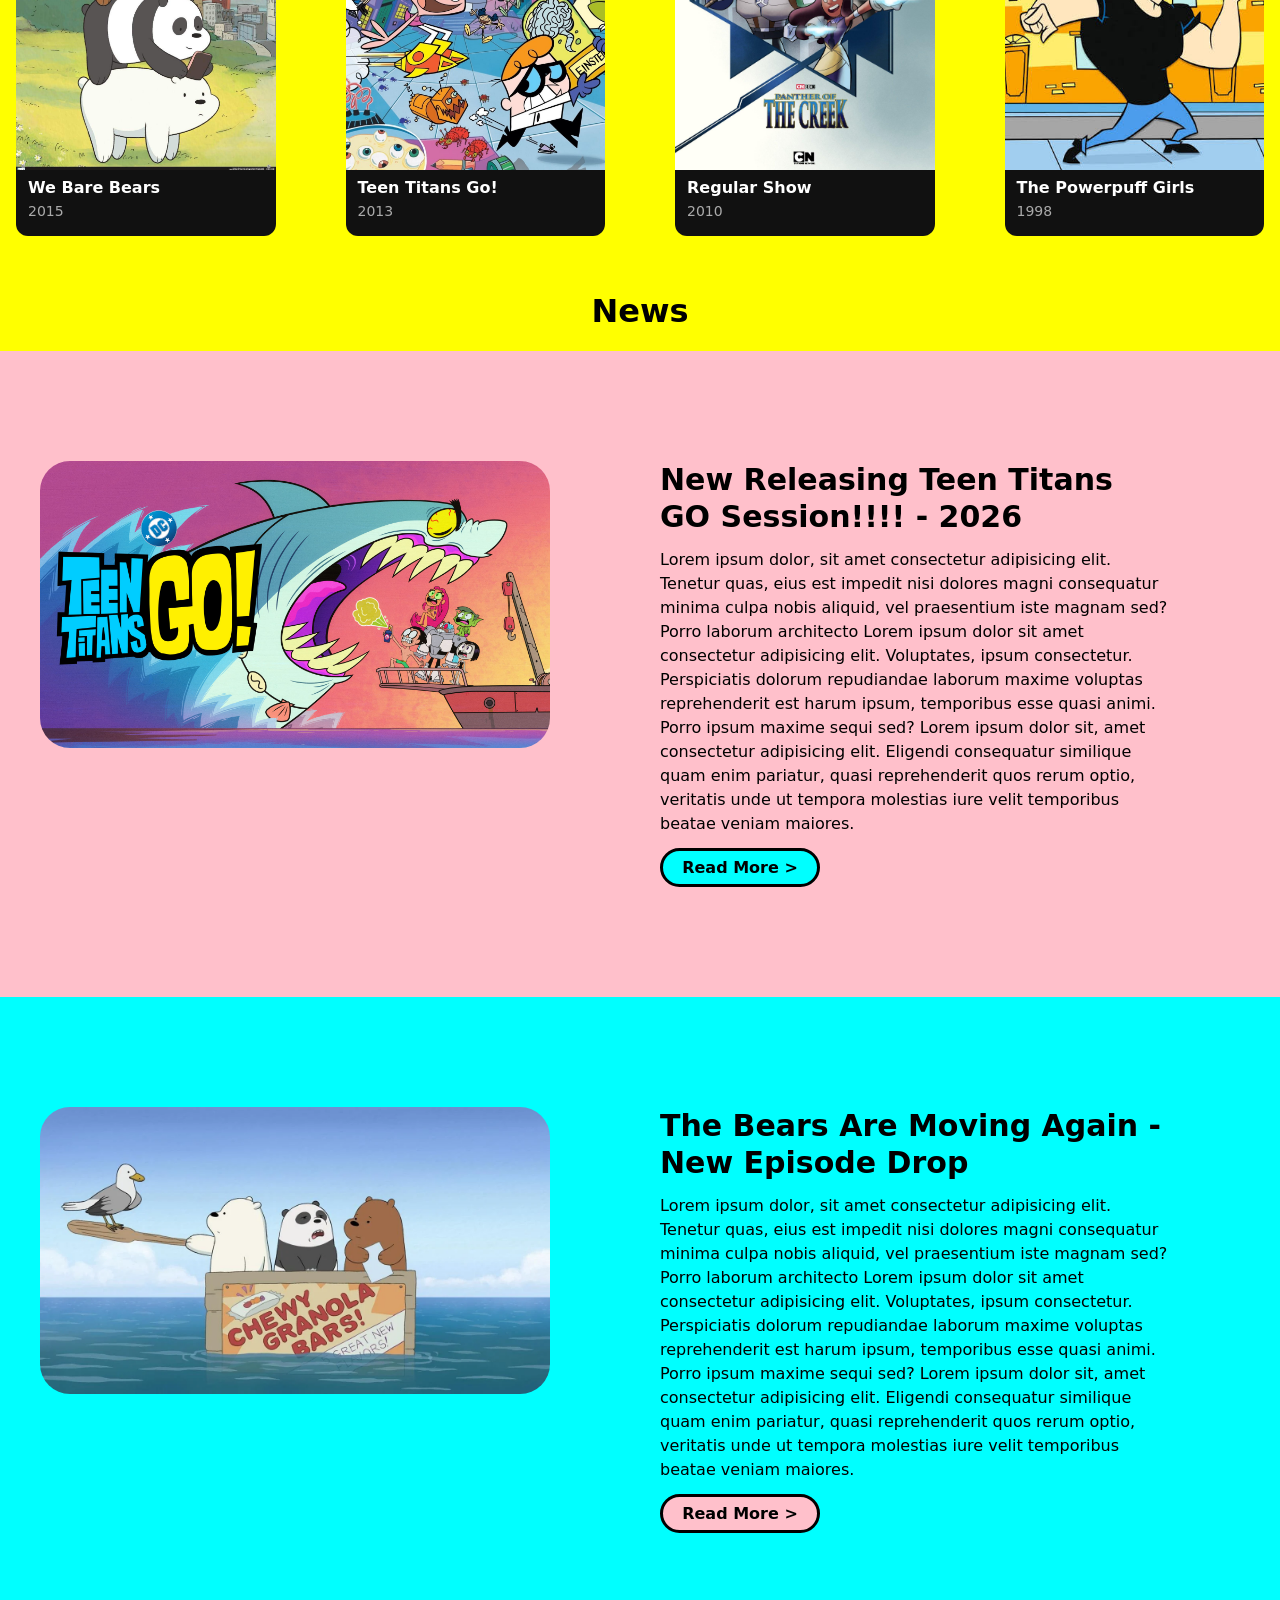
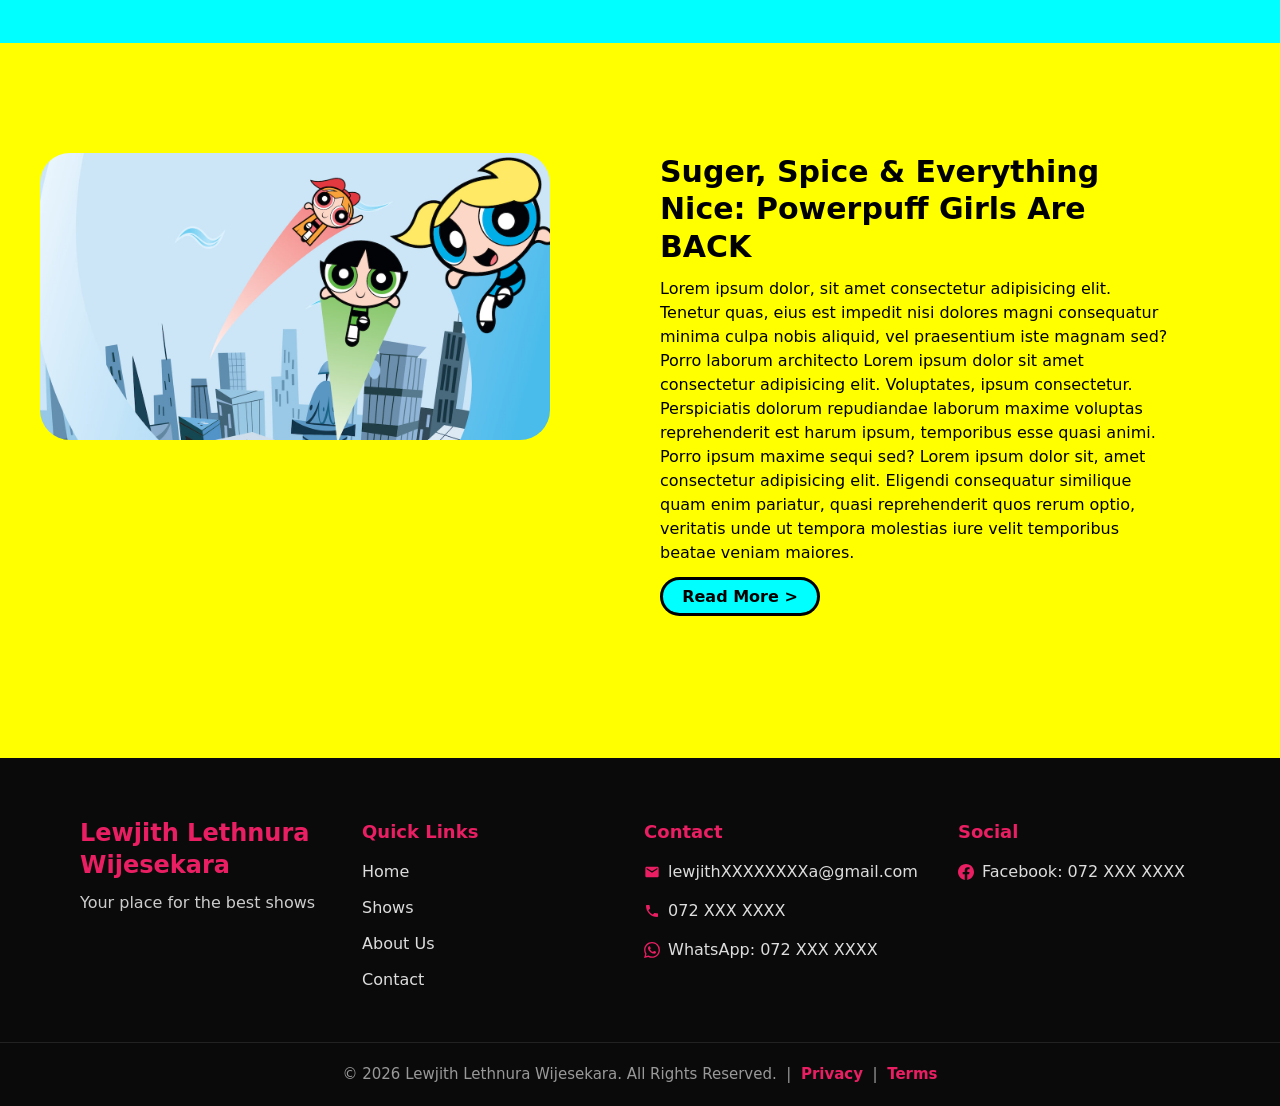
==== commit 6a24f908: "Add files via upload" ====
--- a/index.html
+++ b/index.html
@@ -181,19 +181,19 @@
                     <li>
                         <a href="mailto:lewjithlethnura@gmail.com">
                             <svg width="16" height="16" viewBox="0 0 24 24" fill="currentColor" aria-hidden="true"><path d="M20 4H4c-1.1 0-1.99.9-1.99 2L2 18c0 1.1.9 2 2 2h16c1.1 0 2-.9 2-2V6c0-1.1-.9-2-2-2zm0 4l-8 5-8-5V6l8 5 8-5v2z"/></svg>
-                            lewjithlethnura@gmail.com
+                            lewjithXXXXXXXXa@gmail.com
                         </a>
                     </li>
                     <li>
                         <a href="tel:+94723423448">
                             <svg width="16" height="16" viewBox="0 0 24 24" fill="currentColor" aria-hidden="true"><path d="M6.62 10.79c1.44 2.83 3.76 5.14 6.59 6.59l2.2-2.2c.27-.27.67-.36 1.02-.24 1.12.37 2.33.57 3.57.57.55 0 1 .45 1 1V20c0 .55-.45 1-1 1-9.39 0-17-7.61-17-17 0-.55.45-1 1-1h3.5c.55 0 1 .45 1 1 0 1.25.2 2.45.57 3.57.11.35.03.74-.25 1.02l-2.2 2.2z"/></svg>
-                            072 342 3448
+                            072 XXX XXXX
                         </a>
                     </li>
                     <li>
                         <a href="https://wa.me/94723423448" target="_blank" rel="noopener">
                             <svg width="16" height="16" viewBox="0 0 24 24" fill="currentColor" aria-hidden="true"><path d="M17.472 14.382c-.297-.149-1.758-.867-2.03-.967-.273-.099-.471-.148-.67.15-.197.297-.767.966-.94 1.164-.173.199-.347.223-.644.075-.297-.15-1.255-.463-2.39-1.475-.883-.788-1.48-1.761-1.653-2.059-.173-.297-.018-.458.13-.606.134-.133.298-.347.446-.52.149-.174.198-.298.298-.497.099-.198.05-.371-.025-.52-.075-.149-.669-1.612-.916-2.207-.242-.579-.487-.5-.669-.51-.173-.008-.371-.01-.57-.01-.198 0-.52.074-.792.372-.272.297-1.04 1.016-1.04 2.479 0 1.462 1.065 2.875 1.213 3.074.149.198 2.096 3.2 5.077 4.487.709.306 1.262.489 1.694.625.712.227 1.36.195 1.871.118.571-.085 1.758-.719 2.006-1.413.248-.694.248-1.289.173-1.413-.074-.124-.272-.198-.57-.347m-5.421 7.403h-.004a9.87 9.87 0 01-5.031-1.378l-.361-.214-3.741.982.998-3.648-.235-.374a9.86 9.86 0 01-1.51-5.26c.001-5.45 4.436-9.884 9.888-9.884 2.64 0 5.122 1.03 6.988 2.898a9.825 9.825 0 012.893 6.994c-.003 5.45-4.437 9.884-9.885 9.884m8.413-18.297A11.815 11.815 0 0012.05 0C5.495 0 .16 5.335.157 11.892c0 2.096.547 4.142 1.588 5.945L.057 24l6.305-1.654a11.882 11.882 0 005.683 1.448h.005c6.554 0 11.89-5.335 11.893-11.893a11.821 11.821 0 00-3.48-8.413z"/></svg>
-                            WhatsApp: 072 342 3448
+                            WhatsApp: 072 XXX XXXX
                         </a>
                     </li>
                 </ul>
@@ -206,7 +206,7 @@
                     <li>
                         <a href="https://www.facebook.com" target="_blank" rel="noopener">
                             <svg width="16" height="16" viewBox="0 0 24 24" fill="currentColor" aria-hidden="true"><path d="M24 12.073c0-6.627-5.373-12-12-12s-12 5.373-12 12c0 5.99 4.388 10.954 10.125 11.854v-8.385H7.078v-3.47h3.047V9.43c0-3.007 1.792-4.669 4.533-4.669 1.312 0 2.686.235 2.686.235v2.953H15.83c-1.491 0-1.956.925-1.956 1.874v2.25h3.328l-.532 3.47h-2.796v8.385C19.612 23.027 24 18.062 24 12.073z"/></svg>
-                            Facebook: 072 342 3448
+                            Facebook: 072 XXX XXXX
                         </a>
                     </li>
                 </ul>
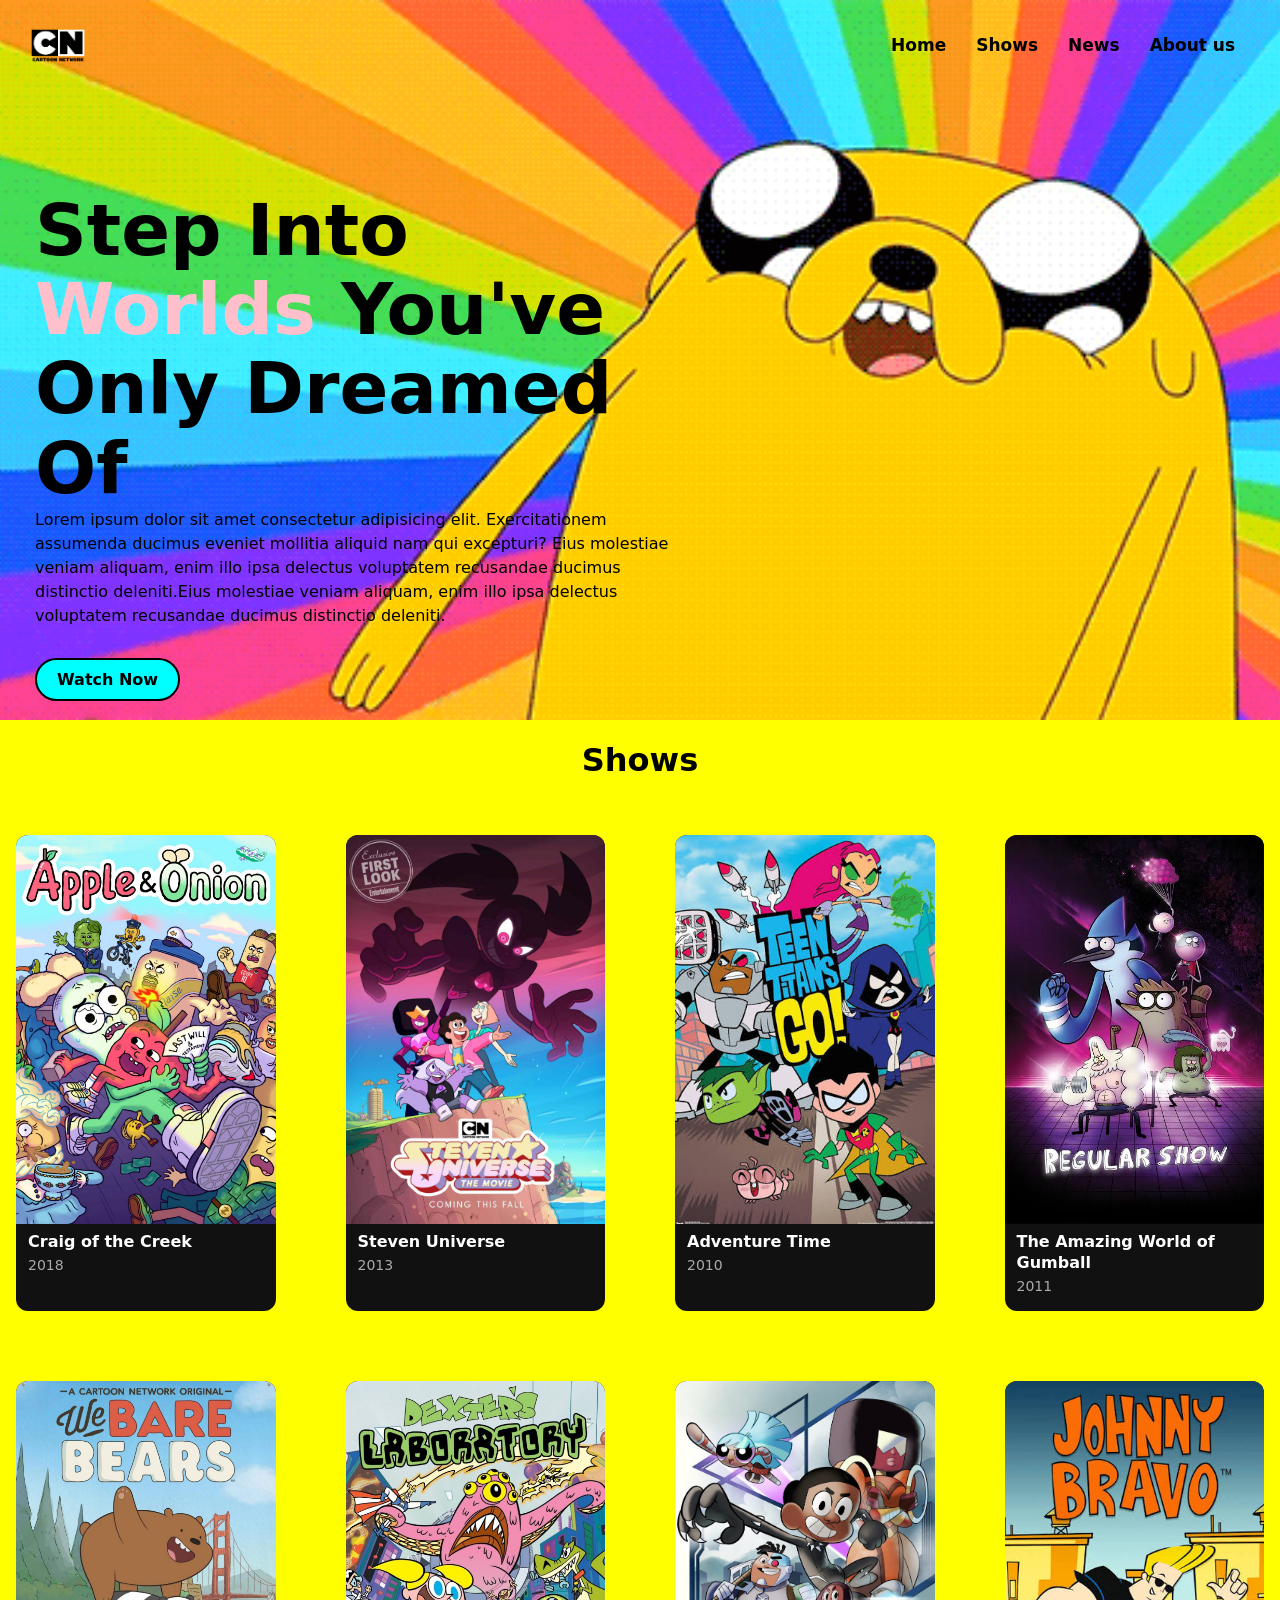
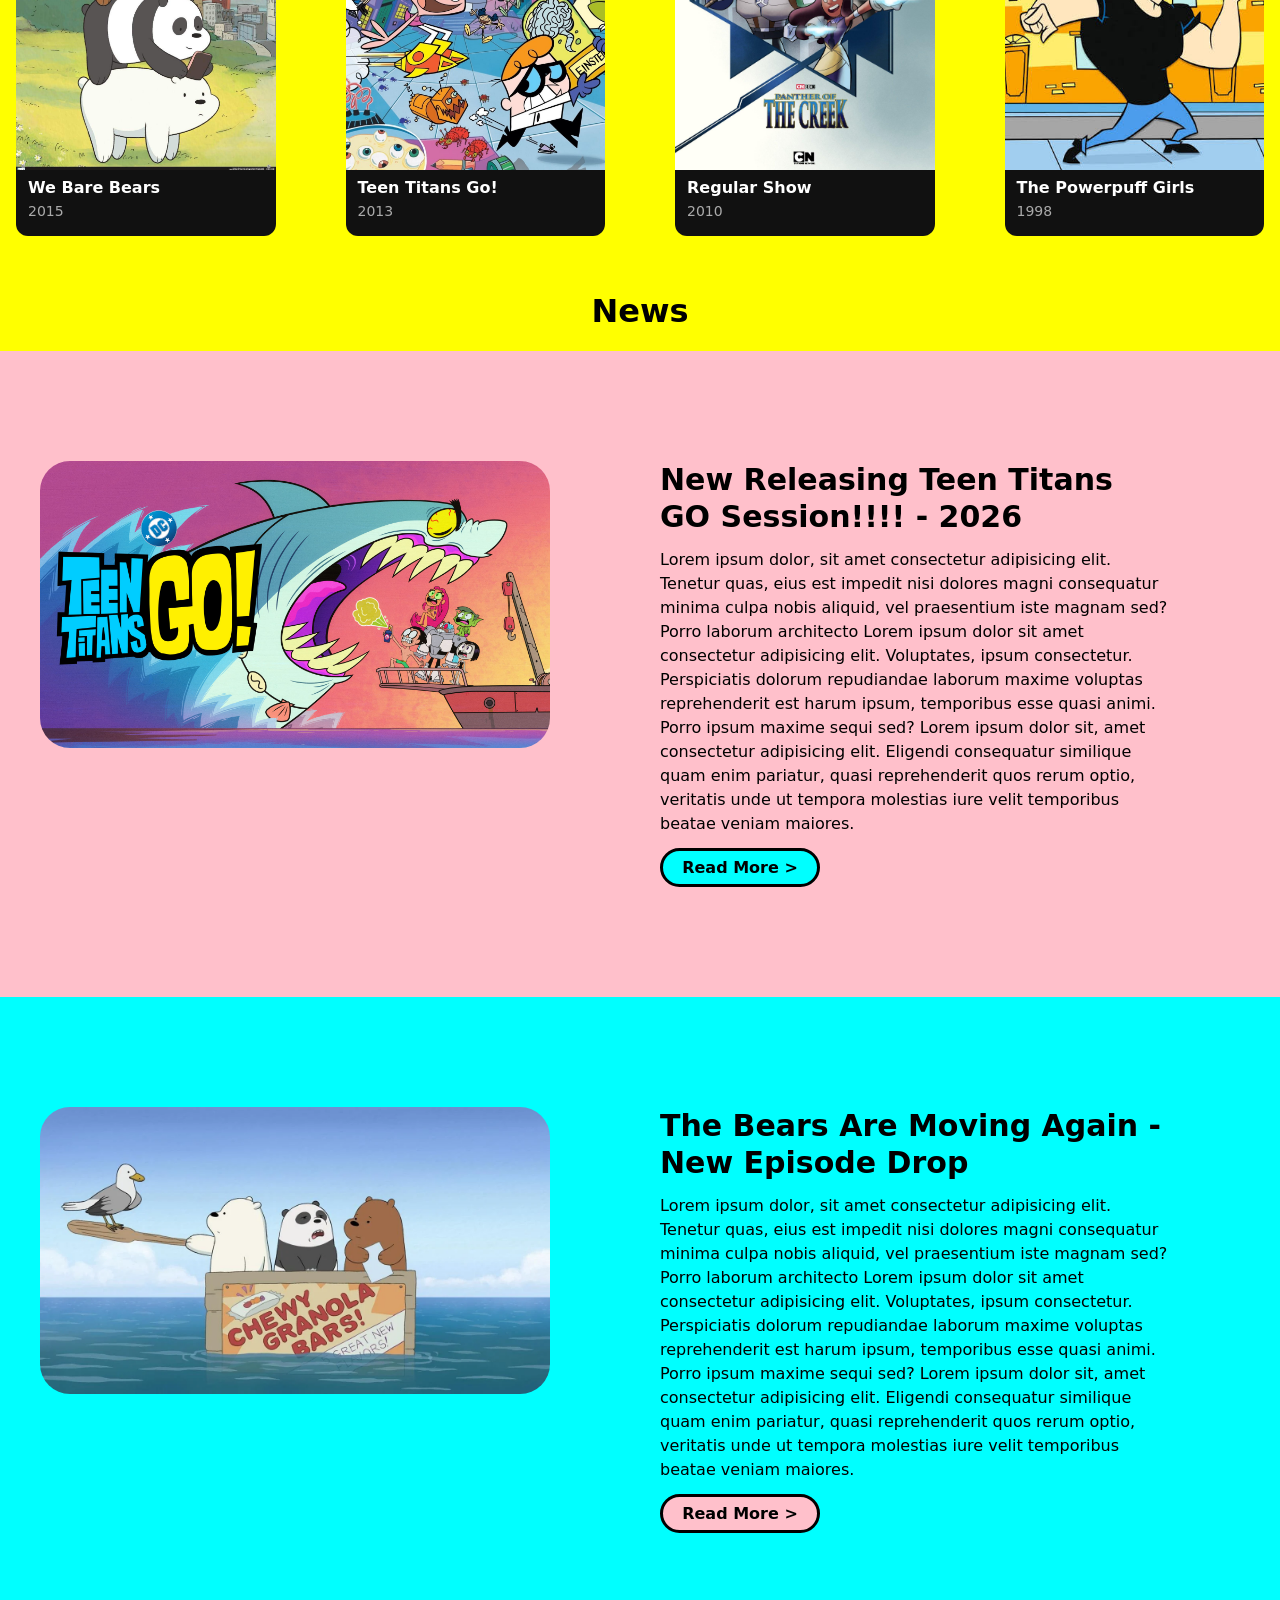
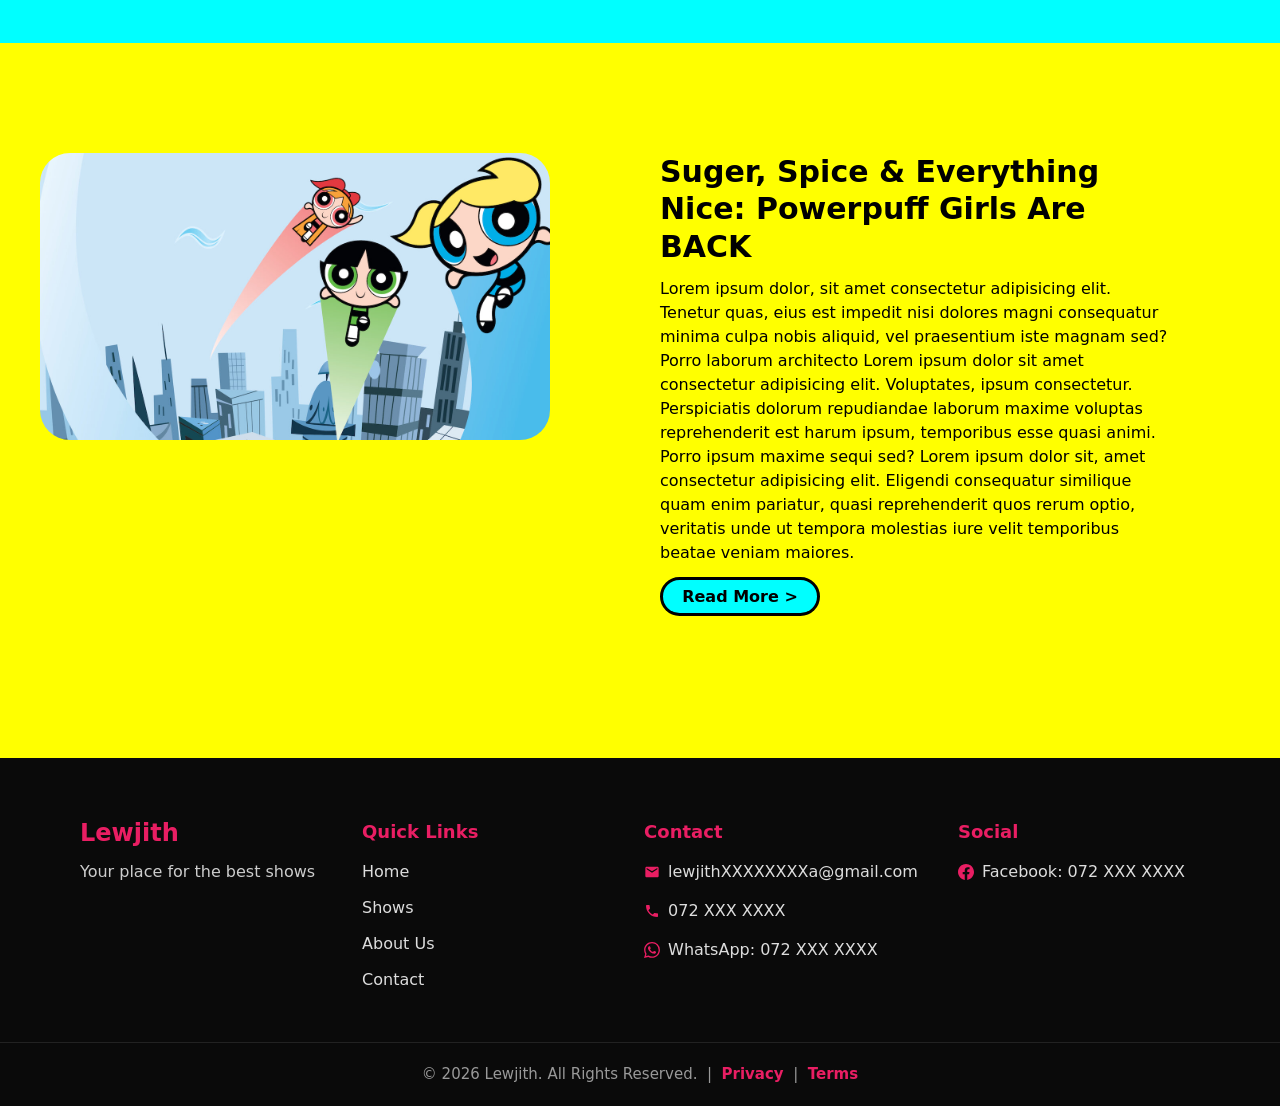
==== commit 0e9c8999: "Update index.html" ====
--- a/index.html
+++ b/index.html
@@ -159,7 +159,7 @@
 
             <!-- Column 1: About -->
             <div class="footer-col footer-about">
-                <h3 class="footer-brand">Lewjith Lethnura Wijesekara</h3>
+                <h3 class="footer-brand">Lewjith</h3>
                 <p class="footer-tagline">Your place for the best shows</p>
             </div>
 
@@ -179,7 +179,7 @@
                 <h4 class="footer-heading">Contact</h4>
                 <ul>
                     <li>
-                        <a href="mailto:lewjithlethnura@gmail.com">
+                        <a href="mailto:lewjithXXXXXXXXXXX@gmail.com.com">
                             <svg width="16" height="16" viewBox="0 0 24 24" fill="currentColor" aria-hidden="true"><path d="M20 4H4c-1.1 0-1.99.9-1.99 2L2 18c0 1.1.9 2 2 2h16c1.1 0 2-.9 2-2V6c0-1.1-.9-2-2-2zm0 4l-8 5-8-5V6l8 5 8-5v2z"/></svg>
                             lewjithXXXXXXXXa@gmail.com
                         </a>
@@ -216,7 +216,7 @@
 
         <!-- Bottom bar -->
         <div class="footer-bottom">
-            <p>&copy; 2026 Lewjith Lethnura Wijesekara. All Rights Reserved. &nbsp;|&nbsp; <a href="#privacy">Privacy</a> &nbsp;|&nbsp; <a href="#terms">Terms</a></p>
+            <p>&copy; 2026 Lewjith. All Rights Reserved. &nbsp;|&nbsp; <a href="#privacy">Privacy</a> &nbsp;|&nbsp; <a href="#terms">Terms</a></p>
         </div>
     </footer>
 
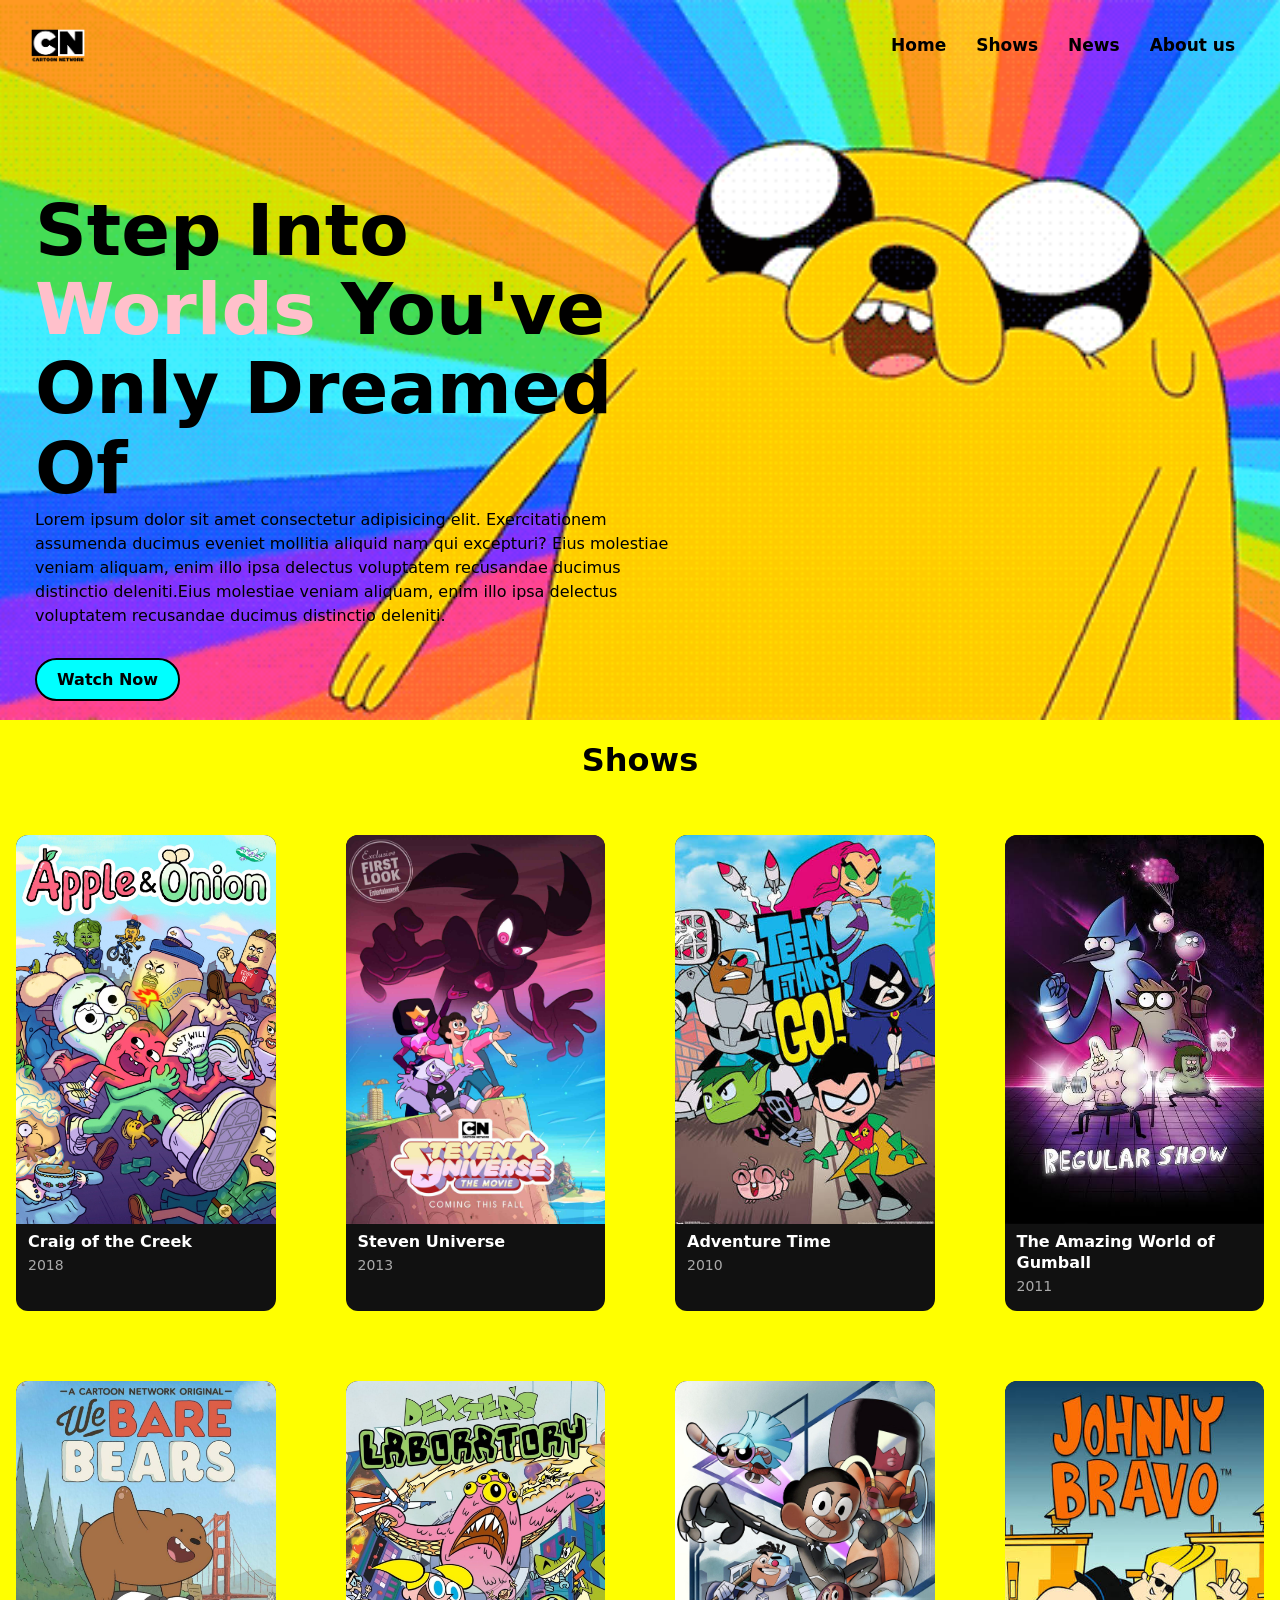
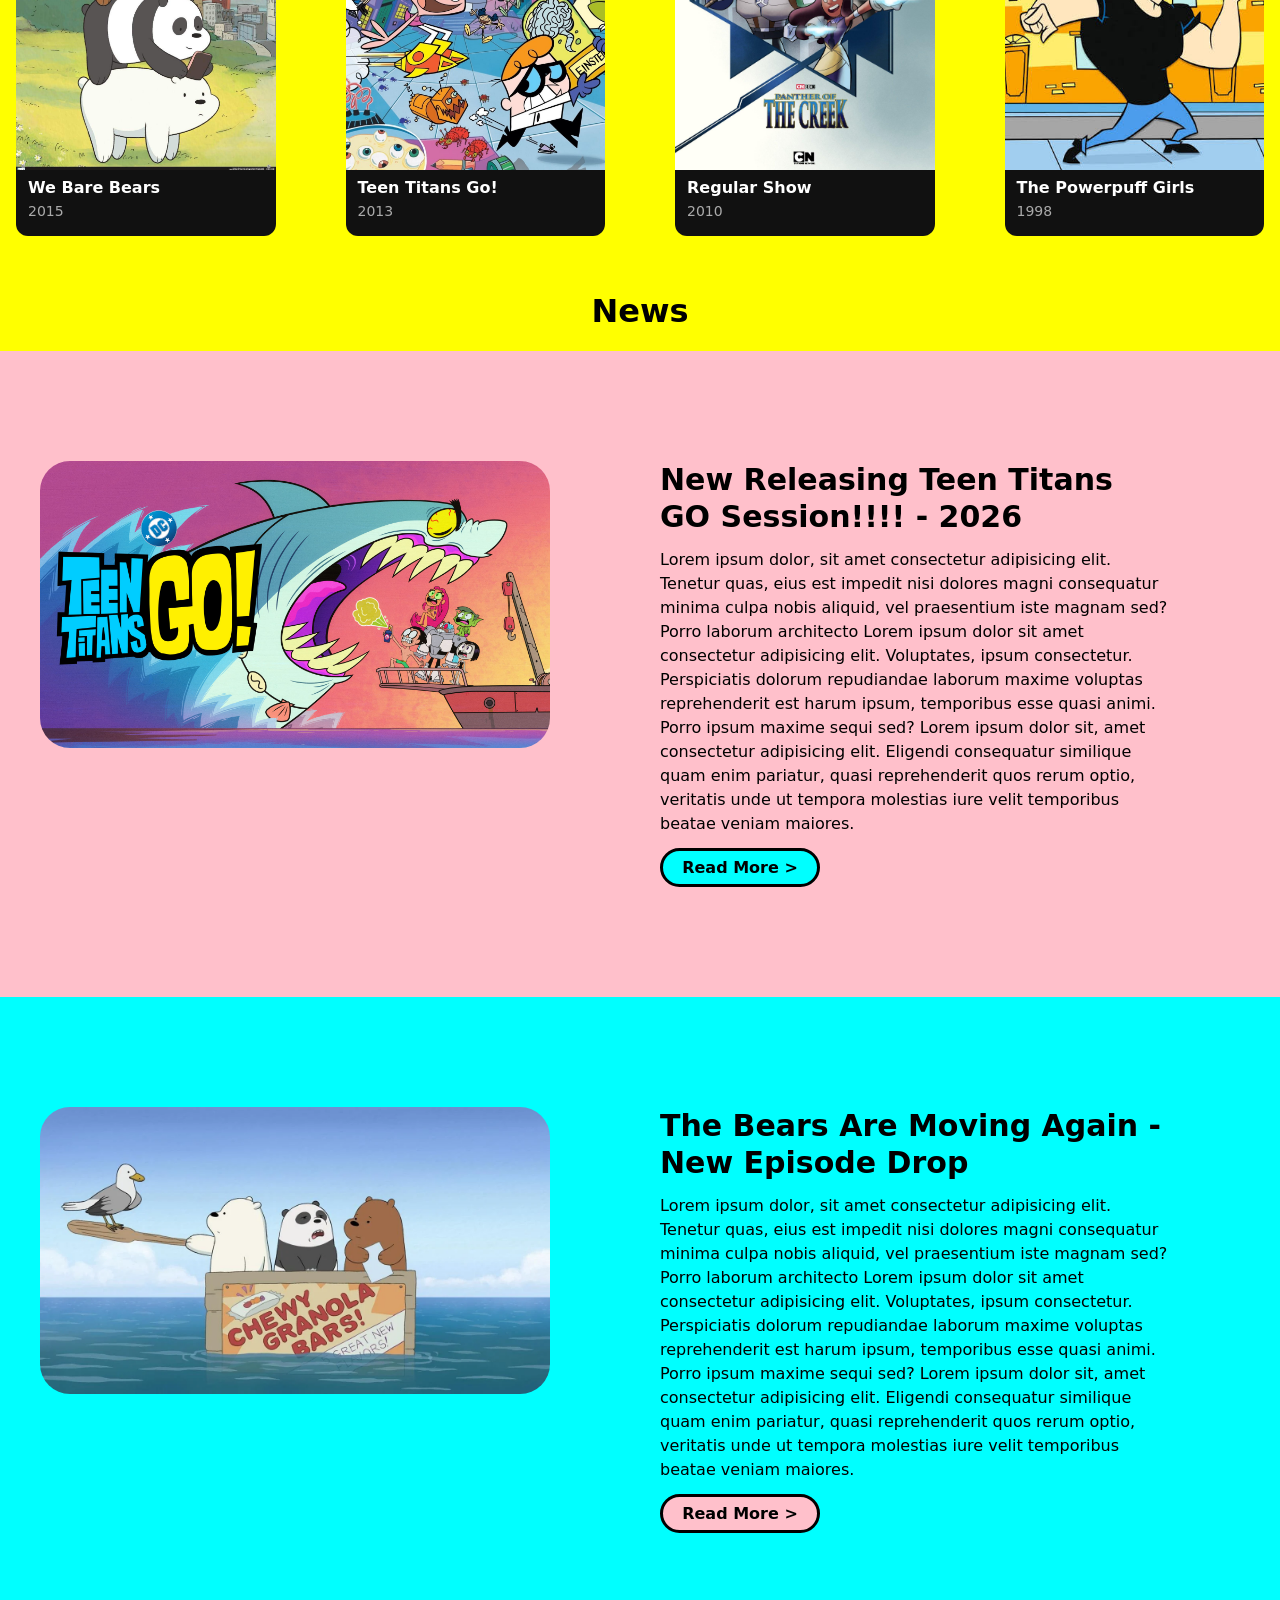
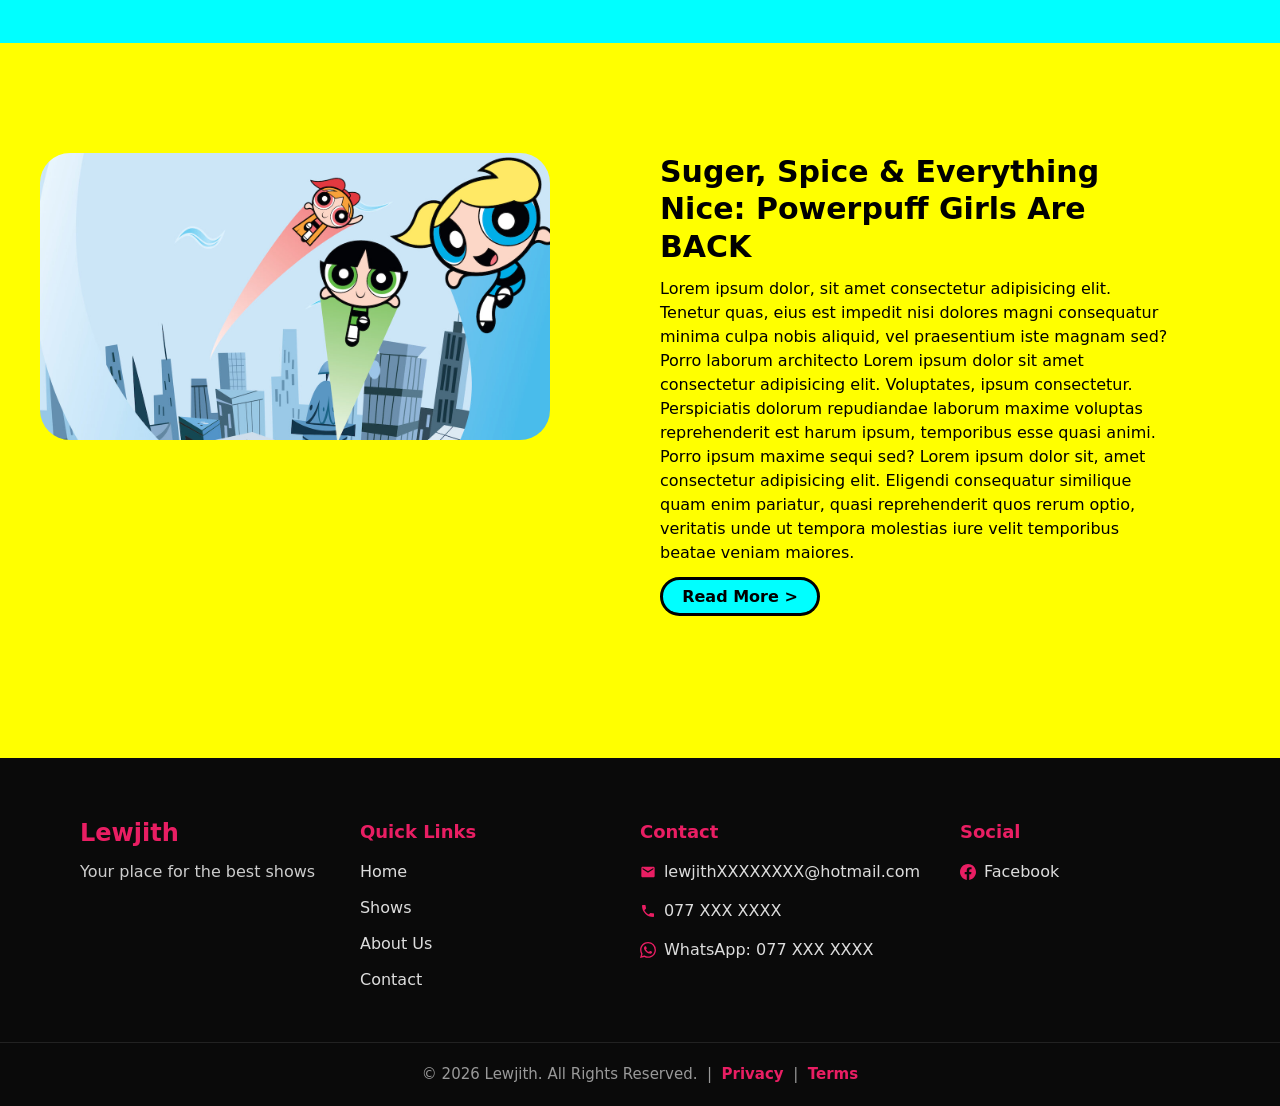
==== commit 85c12364: "Update index.html" ====
--- a/index.html
+++ b/index.html
@@ -181,19 +181,19 @@
                     <li>
                         <a href="mailto:lewjithXXXXXXXXXXX@gmail.com.com">
                             <svg width="16" height="16" viewBox="0 0 24 24" fill="currentColor" aria-hidden="true"><path d="M20 4H4c-1.1 0-1.99.9-1.99 2L2 18c0 1.1.9 2 2 2h16c1.1 0 2-.9 2-2V6c0-1.1-.9-2-2-2zm0 4l-8 5-8-5V6l8 5 8-5v2z"/></svg>
-                            lewjithXXXXXXXXa@gmail.com
+                            lewjithXXXXXXXX@hotmail.com
                         </a>
                     </li>
                     <li>
                         <a href="tel:+94723423448">
                             <svg width="16" height="16" viewBox="0 0 24 24" fill="currentColor" aria-hidden="true"><path d="M6.62 10.79c1.44 2.83 3.76 5.14 6.59 6.59l2.2-2.2c.27-.27.67-.36 1.02-.24 1.12.37 2.33.57 3.57.57.55 0 1 .45 1 1V20c0 .55-.45 1-1 1-9.39 0-17-7.61-17-17 0-.55.45-1 1-1h3.5c.55 0 1 .45 1 1 0 1.25.2 2.45.57 3.57.11.35.03.74-.25 1.02l-2.2 2.2z"/></svg>
-                            072 XXX XXXX
+                            077 XXX XXXX
                         </a>
                     </li>
                     <li>
                         <a href="https://wa.me/94723423448" target="_blank" rel="noopener">
                             <svg width="16" height="16" viewBox="0 0 24 24" fill="currentColor" aria-hidden="true"><path d="M17.472 14.382c-.297-.149-1.758-.867-2.03-.967-.273-.099-.471-.148-.67.15-.197.297-.767.966-.94 1.164-.173.199-.347.223-.644.075-.297-.15-1.255-.463-2.39-1.475-.883-.788-1.48-1.761-1.653-2.059-.173-.297-.018-.458.13-.606.134-.133.298-.347.446-.52.149-.174.198-.298.298-.497.099-.198.05-.371-.025-.52-.075-.149-.669-1.612-.916-2.207-.242-.579-.487-.5-.669-.51-.173-.008-.371-.01-.57-.01-.198 0-.52.074-.792.372-.272.297-1.04 1.016-1.04 2.479 0 1.462 1.065 2.875 1.213 3.074.149.198 2.096 3.2 5.077 4.487.709.306 1.262.489 1.694.625.712.227 1.36.195 1.871.118.571-.085 1.758-.719 2.006-1.413.248-.694.248-1.289.173-1.413-.074-.124-.272-.198-.57-.347m-5.421 7.403h-.004a9.87 9.87 0 01-5.031-1.378l-.361-.214-3.741.982.998-3.648-.235-.374a9.86 9.86 0 01-1.51-5.26c.001-5.45 4.436-9.884 9.888-9.884 2.64 0 5.122 1.03 6.988 2.898a9.825 9.825 0 012.893 6.994c-.003 5.45-4.437 9.884-9.885 9.884m8.413-18.297A11.815 11.815 0 0012.05 0C5.495 0 .16 5.335.157 11.892c0 2.096.547 4.142 1.588 5.945L.057 24l6.305-1.654a11.882 11.882 0 005.683 1.448h.005c6.554 0 11.89-5.335 11.893-11.893a11.821 11.821 0 00-3.48-8.413z"/></svg>
-                            WhatsApp: 072 XXX XXXX
+                            WhatsApp: 077 XXX XXXX
                         </a>
                     </li>
                 </ul>
@@ -206,7 +206,7 @@
                     <li>
                         <a href="https://www.facebook.com" target="_blank" rel="noopener">
                             <svg width="16" height="16" viewBox="0 0 24 24" fill="currentColor" aria-hidden="true"><path d="M24 12.073c0-6.627-5.373-12-12-12s-12 5.373-12 12c0 5.99 4.388 10.954 10.125 11.854v-8.385H7.078v-3.47h3.047V9.43c0-3.007 1.792-4.669 4.533-4.669 1.312 0 2.686.235 2.686.235v2.953H15.83c-1.491 0-1.956.925-1.956 1.874v2.25h3.328l-.532 3.47h-2.796v8.385C19.612 23.027 24 18.062 24 12.073z"/></svg>
-                            Facebook: 072 XXX XXXX
+                            Facebook
                         </a>
                     </li>
                 </ul>
